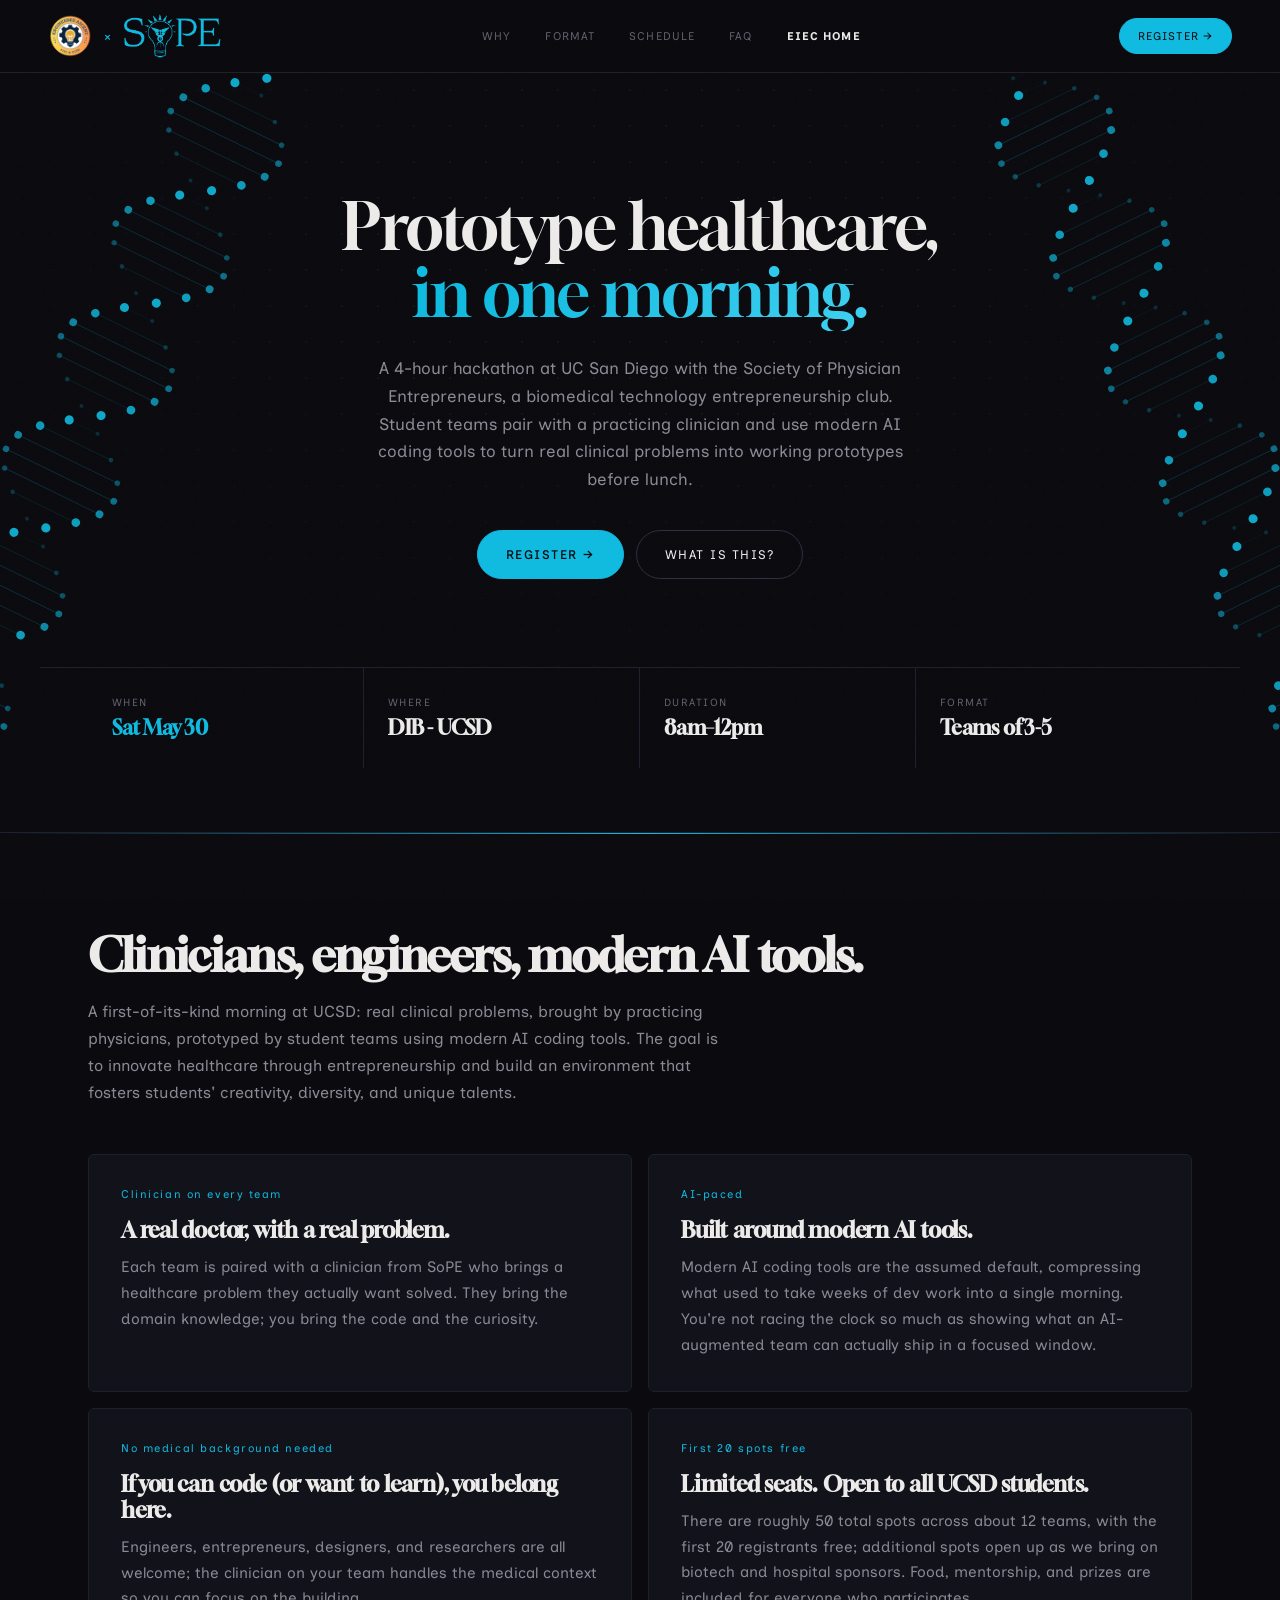
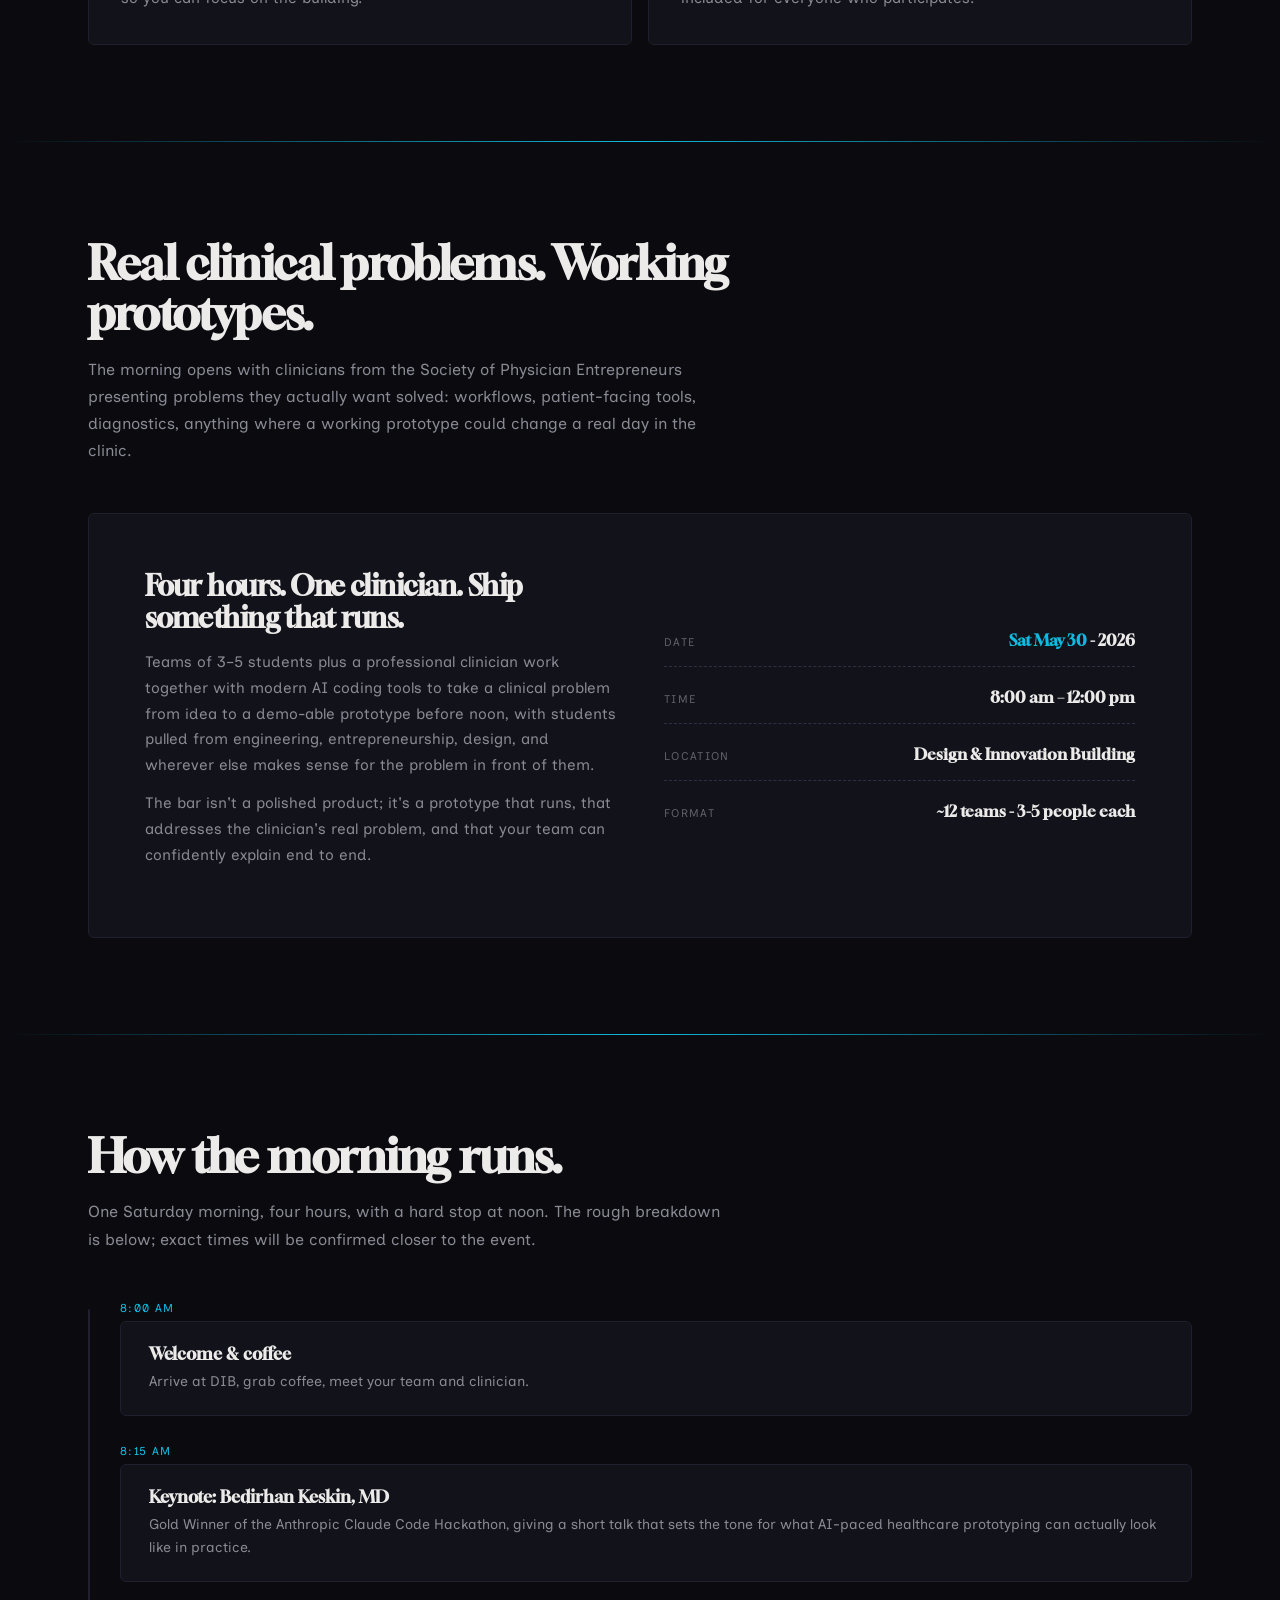
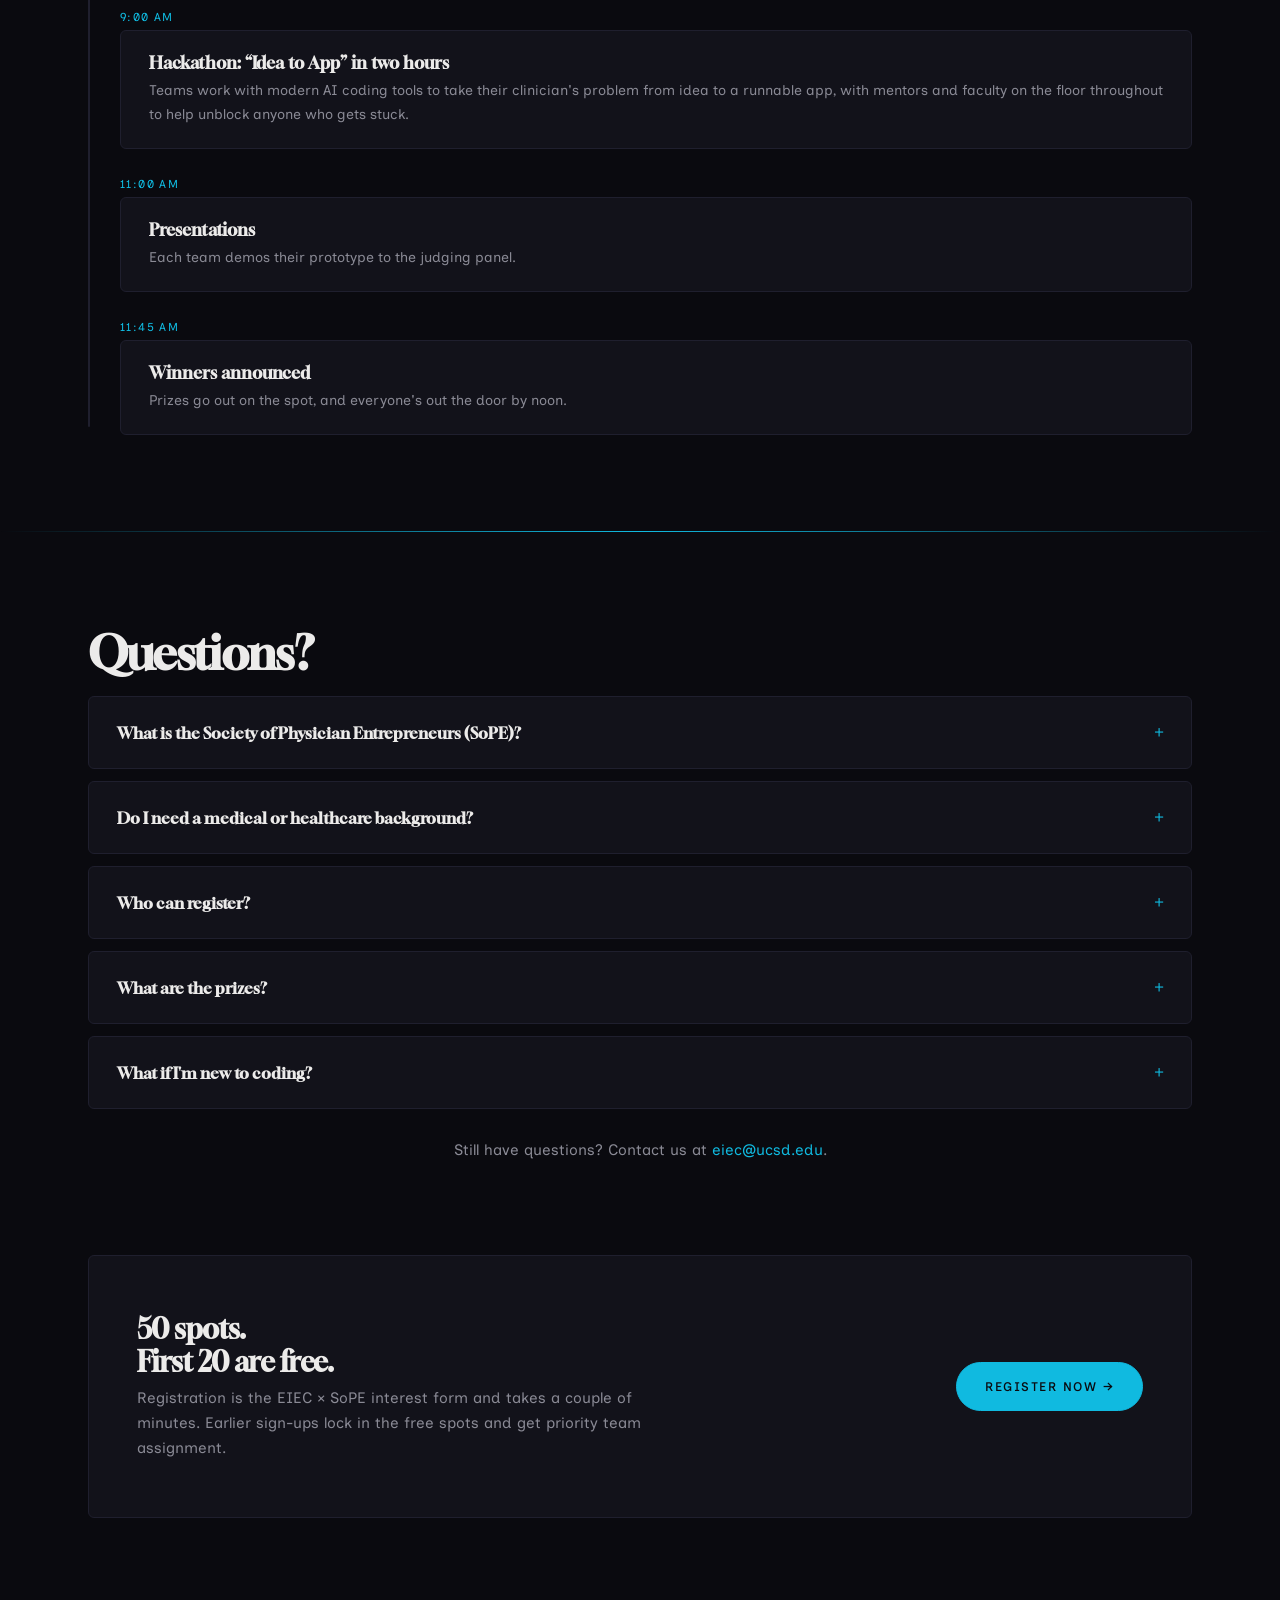
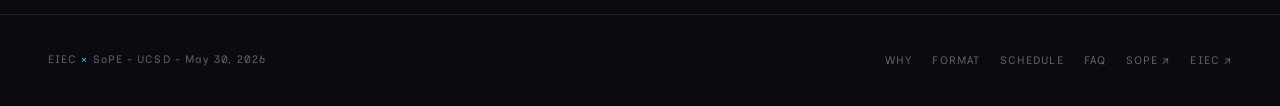
==== hackathon/index.html @ 08cb2729 "hackathon promo page" ====
<!DOCTYPE html>
<html lang="en">
<head>
<meta charset="UTF-8">
<meta name="viewport" content="width=device-width, initial-scale=1.0">
<title>EIEC × SoPE Hackathon | UCSD - May 30, 2026</title>
<meta name="description" content="A 4-hour healthcare hackathon at UC San Diego. EIEC × Society of Physician Entrepreneurs. Get paired with a clinician, tackle a real clinical problem, ship a working prototype by noon.">
<meta property="og:title" content="EIEC × SoPE Hackathon">
<meta property="og:description" content="4 hours at UCSD. Pair with a clinician. Build with AI. Ship something real before lunch. May 30, 2026.">
<meta property="og:type" content="website">
<link href="https://fonts.googleapis.com/css2?family=Gloock&family=Inclusive+Sans:wght@400;700&display=swap" rel="stylesheet">
<link rel="stylesheet" href="styles.css">
</head>
<body>

<div class="bg-glow"></div>
<div class="bg-dots"></div>
<div class="grain"></div>

<nav>
  <a href="index.html" class="nav-logo">
    <img src="EIEC%20Logo.png" alt="EIEC logo" class="eiec-logo">
    <span class="x">×</span>
    <img src="SOPE.png" alt="SoPE logo" class="mark">
  </a>
  <div class="nav-links">
    <a href="#why">Why</a>
    <a href="#challenge">Format</a>
    <a href="#schedule">Schedule</a>
    <a href="#faq">FAQ</a>
    <a href="../index.html" class="nav-link-home">EIEC Home</a>
  </div>
  <a href="https://docs.google.com/forms/d/1QGaiU10ki5ufS47aFEy7snF__JctijDUYjaYoNR4EHI/viewform" target="_blank" rel="noopener" class="nav-cta">Register →</a>
  <button class="nav-mobile-toggle" onclick="document.querySelector('.nav-links').classList.toggle('open')" aria-label="Menu">
    <span></span><span></span><span></span>
  </button>
</nav>

<div class="hero-wrapper">
  <canvas class="hero-particles" aria-hidden="true"></canvas>
  <section class="hero">
    <div class="hero-center">
      <h1>Prototype healthcare,<br><em data-text="in one morning.">in one morning.</em></h1>
      <p class="hero-sub">A 4-hour hackathon at UC San Diego with the Society of Physician Entrepreneurs, a biomedical technology entrepreneurship club. Student teams pair with a practicing clinician and use modern AI coding tools to turn real clinical problems into working prototypes before lunch.</p>
      <div class="hero-actions">
        <a href="https://docs.google.com/forms/d/1QGaiU10ki5ufS47aFEy7snF__JctijDUYjaYoNR4EHI/viewform" target="_blank" rel="noopener" class="btn-primary">Register →</a>
        <a href="#challenge" class="btn-ghost">What is this?</a>
      </div>
    </div>
  </section>

  <div class="hero-vitals">
    <div class="vital">
      <span class="vital-label">When</span>
      <span class="vital-value accent">Sat May 30</span>
    </div>
    <div class="vital">
      <span class="vital-label">Where</span>
      <span class="vital-value">DIB - UCSD</span>
    </div>
    <div class="vital">
      <span class="vital-label">Duration</span>
      <span class="vital-value">8am–12pm</span>
    </div>
    <div class="vital">
      <span class="vital-label">Format</span>
      <span class="vital-value">Teams of 3-5</span>
    </div>
  </div>
</div>

<hr class="glow-line">

<section class="section" id="why">
  <div class="reveal">
    <div class="section-title">Clinicians, engineers, modern AI tools.</div>
    <p class="section-desc">A first-of-its-kind morning at UCSD: real clinical problems, brought by practicing physicians, prototyped by student teams using modern AI coding tools. The goal is to innovate healthcare through entrepreneurship and build an environment that fosters students' creativity, diversity, and unique talents.</p>
  </div>
  <div class="pillar-grid reveal-stagger">
    <div class="pillar">
      <div class="pillar-num">Clinician on every team</div>
      <div class="pillar-title">A real doctor, with a real problem.</div>
      <p class="pillar-text">Each team is paired with a clinician from SoPE who brings a healthcare problem they actually want solved. They bring the domain knowledge; you bring the code and the curiosity.</p>
    </div>
    <div class="pillar">
      <div class="pillar-num">AI-paced</div>
      <div class="pillar-title">Built around modern AI tools.</div>
      <p class="pillar-text">Modern AI coding tools are the assumed default, compressing what used to take weeks of dev work into a single morning. You're not racing the clock so much as showing what an AI-augmented team can actually ship in a focused window.</p>
    </div>
    <div class="pillar">
      <div class="pillar-num">No medical background needed</div>
      <div class="pillar-title">If you can code (or want to learn), you belong here.</div>
      <p class="pillar-text">Engineers, entrepreneurs, designers, and researchers are all welcome; the clinician on your team handles the medical context so you can focus on the building.</p>
    </div>
    <div class="pillar">
      <div class="pillar-num">First 20 spots free</div>
      <div class="pillar-title">Limited seats. Open to all UCSD students.</div>
      <p class="pillar-text">There are roughly 50 total spots across about 12 teams, with the first 20 registrants free; additional spots open up as we bring on biotech and hospital sponsors. Food, mentorship, and prizes are included for everyone who participates.</p>
    </div>
  </div>
</section>

<hr class="glow-line">

<section class="section" id="challenge">
  <div class="reveal">
    <div class="section-title">Real clinical problems. <em>Working prototypes.</em></div>
    <p class="section-desc">The morning opens with clinicians from the Society of Physician Entrepreneurs presenting problems they actually want solved: workflows, patient-facing tools, diagnostics, anything where a working prototype could change a real day in the clinic.</p>
  </div>

  <div class="challenge reveal">
    <div class="challenge-copy">
      <h3>Four hours. One clinician. Ship something that runs.</h3>
      <p>Teams of 3–5 students plus a professional clinician work together with modern AI coding tools to take a clinical problem from idea to a demo-able prototype before noon, with students pulled from engineering, entrepreneurship, design, and wherever else makes sense for the problem in front of them.</p>
      <p>The bar isn't a polished product; it's a prototype that runs, that addresses the clinician's real problem, and that your team can confidently explain end to end.</p>
    </div>
    <div class="challenge-meta">
      <div class="challenge-meta-row">
        <span class="challenge-meta-key">Date</span>
        <span class="challenge-meta-val"><span class="accent">Sat May 30</span> - 2026</span>
      </div>
      <div class="challenge-meta-row">
        <span class="challenge-meta-key">Time</span>
        <span class="challenge-meta-val">8:00 am – 12:00 pm</span>
      </div>
      <div class="challenge-meta-row">
        <span class="challenge-meta-key">Location</span>
        <span class="challenge-meta-val">Design &amp; Innovation Building</span>
      </div>
      <div class="challenge-meta-row">
        <span class="challenge-meta-key">Format</span>
        <span class="challenge-meta-val">~12 teams - 3-5 people each</span>
      </div>
    </div>
  </div>
</section>

<hr class="glow-line">

<section class="section" id="schedule">
  <div class="reveal">
    <div class="section-title">How the <em>morning</em> runs.</div>
    <p class="section-desc">One Saturday morning, four hours, with a hard stop at noon. The rough breakdown is below; exact times will be confirmed closer to the event.</p>
  </div>

  <div class="timeline reveal-stagger">
    <div class="timeline-item">
      <div class="timeline-label">8:00 am</div>
      <div class="timeline-card">
        <h3>Welcome &amp; coffee</h3>
        <p>Arrive at DIB, grab coffee, meet your team and clinician.</p>
      </div>
    </div>
    <div class="timeline-item">
      <div class="timeline-label">8:15 am</div>
      <div class="timeline-card">
        <h3>Keynote: Bedirhan Keskin, MD</h3>
        <p>Gold Winner of the Anthropic Claude Code Hackathon, giving a short talk that sets the tone for what AI-paced healthcare prototyping can actually look like in practice.</p>
      </div>
    </div>
    <div class="timeline-item">
      <div class="timeline-label">9:00 am</div>
      <div class="timeline-card">
        <h3>Hackathon: &ldquo;Idea to App&rdquo; in two hours</h3>
        <p>Teams work with modern AI coding tools to take their clinician's problem from idea to a runnable app, with mentors and faculty on the floor throughout to help unblock anyone who gets stuck.</p>
      </div>
    </div>
    <div class="timeline-item">
      <div class="timeline-label">11:00 am</div>
      <div class="timeline-card">
        <h3>Presentations</h3>
        <p>Each team demos their prototype to the judging panel.</p>
      </div>
    </div>
    <div class="timeline-item">
      <div class="timeline-label">11:45 am</div>
      <div class="timeline-card">
        <h3>Winners announced</h3>
        <p>Prizes go out on the spot, and everyone's out the door by noon.</p>
      </div>
    </div>
  </div>
</section>

<hr class="glow-line">

<section class="section" id="faq">
  <div class="reveal">
    <div class="section-title">Questions?</div>
  </div>

  <div class="faq reveal">
    <details class="faq-item">
      <summary>What is the Society of Physician Entrepreneurs (SoPE)?</summary>
      <div class="faq-answer">SoPE is a biomedical technology-focused entrepreneurship organization, a network of practicing physicians who build businesses, products, and technology in healthcare. They're bringing the clinical problems and the clinicians to every team, with the goal of innovating healthcare through entrepreneurship and through the connection of biomedical and healthcare workers.</div>
    </details>
    <details class="faq-item">
      <summary>Do I need a medical or healthcare background?</summary>
      <div class="faq-answer">No. The clinician on your team brings the domain knowledge while you bring the building, so engineers, entrepreneurs, designers, and researchers are all welcome.</div>
    </details>
    </details>
    <details class="faq-item">
      <summary>Who can register?</summary>
      <div class="faq-answer">Any current UC San Diego student. </div>
    </details>
    <details class="faq-item">
      <summary>What are the prizes?</summary>
      <div class="faq-answer">Prizes go to the top teams, with the exact breakdown announced closer to the event. Beyond the prizes, you walk away with mentorship connections, intros to the SoPE network of physician-founders, and the credibility of having shipped real medical-tech work alongside a doctor.</div>
    </details>
    <details class="faq-item">
      <summary>What if I'm new to coding?</summary>
      <div class="faq-answer">Workshops and mentorship are part of the morning, and you're not expected to be a senior engineer to participate. Bring curiosity!</div>
    </details>
  </div>
  <p class="faq-contact">Still have questions? Contact us at <a href="mailto:eiec@ucsd.edu">eiec@ucsd.edu</a>.</p>
</section>

<section class="section section--flush" id="register">
  <div class="cta-banner reveal">
    <div>
      <h3>50 spots. <br>First 20 are free.</h3>
      <p>Registration is the EIEC × SoPE interest form and takes a couple of minutes. Earlier sign-ups lock in the free spots and get priority team assignment.</p>
    </div>
    <a href="https://docs.google.com/forms/d/1QGaiU10ki5ufS47aFEy7snF__JctijDUYjaYoNR4EHI/viewform" target="_blank" rel="noopener" class="btn-primary">Register now →</a>
  </div>
</section>

<footer>
  <span class="footer-text">EIEC <span class="accent">×</span> SoPE - UCSD - May 30, 2026</span>
  <div class="footer-links">
    <a href="#why">Why</a>
    <a href="#challenge">Format</a>
    <a href="#schedule">Schedule</a>
    <a href="#faq">FAQ</a>
    <a href="https://thephysicianproject.com/" target="_blank" rel="noopener">SoPE ↗</a>
    <a href="../index.html">EIEC ↗</a>
  </div>
</footer>

<script src="hackathon.js"></script>
</body>
</html>
---- hackathon/styles.css ----
/* EIEC × SoPE Hackathon — Healthcare prototyping with AI
   Standalone stylesheet
#################################*/

:root {
  --bg: #0A0A0F;
  --bg-card: #12121A;
  --bg-card-hover: #1A1A24;
  --border: #1F1F2E;
  --border-hover: #2F2F44;
  --text: #ECEBEA;
  --text-dim: #8A8A95;
  --muted: #5F5F6A;
  /* Teal = medical/SoPE primary. Used for buttons, brand mark, key emphasis. */
  --teal: #10BAE0;
  --teal-bright: #3FD0F0;
  --teal-dim: rgba(16, 186, 224, 0.15);
  --teal-glow: transparent;
  --teal-shadow: transparent;
  /* Backwards-compat aliases so existing rules using --crimson keep working
     until they're individually retuned. They all resolve to teal now. */
  --crimson: var(--teal);
  --crimson-bright: var(--teal-bright);
  --crimson-dim: var(--teal-dim);
  --crimson-glow: transparent;
  --crimson-shadow: transparent;
}

* { margin: 0; padding: 0; box-sizing: border-box; }

* {
  scrollbar-width: thin;
  scrollbar-color: var(--crimson) var(--bg);
}

::-webkit-scrollbar { width: 8px; }
::-webkit-scrollbar-track { background: var(--bg); }
::-webkit-scrollbar-thumb { background: var(--crimson); border-radius: 4px; }
::-webkit-scrollbar-thumb:hover { background: var(--crimson-bright); }

body {
  background: var(--bg);
  color: var(--text);
  font-family: 'Inclusive Sans', system-ui, sans-serif;
  font-weight: 400;
  min-height: 100vh;
  overflow-x: hidden;
}

a { color: inherit; text-decoration: none; }

::selection {
  background: var(--crimson);
  color: var(--bg);
}

/* Noise grain layer (RedCoin minimal polish) */
.grain {
  position: fixed;
  top: 0; left: 0;
  width: 100%; height: 100%;
  pointer-events: none;
  z-index: 9998;
  opacity: 0.04;
  mix-blend-mode: overlay;
  background-image: url("data:image/svg+xml;utf8,<svg xmlns='http://www.w3.org/2000/svg' width='200' height='200'><filter id='n'><feTurbulence type='fractalNoise' baseFrequency='0.9' numOctaves='2' stitchTiles='stitch'/></filter><rect width='100%25' height='100%25' filter='url(%23n)'/></svg>");
}

/* Navigation
#################################*/

nav {
  position: sticky;
  top: 0;
  z-index: 100;
  padding: 14px 48px;
  display: flex;
  justify-content: space-between;
  align-items: center;
  background: rgba(10, 10, 15, 0.82);
  backdrop-filter: blur(20px);
  border-bottom: 1px solid var(--border);
}

.nav-logo {
  font-family: 'Inclusive Sans', system-ui, sans-serif;
  font-weight: 500;
  font-size: 0.78rem;
  letter-spacing: 0.08em;
  text-transform: uppercase;
  color: var(--text);
  display: flex;
  align-items: center;
  gap: 10px;
}

.nav-logo .eiec-logo {
  width: 44px;
  height: 44px;
  object-fit: contain;
  flex-shrink: 0;
}

.nav-logo .mark {
  display: block;
  height: 44px;
  width: auto;
  object-fit: contain;
  flex-shrink: 0;
}

.nav-logo .dim { color: var(--muted); font-weight: 400; }
.nav-logo .x { color: var(--teal); margin: 0 2px; }

.nav-links {
  display: flex;
  gap: 4px;
  align-items: center;
}

.nav-links a {
  font-family: 'Inclusive Sans', system-ui, sans-serif;
  font-size: 0.7rem;
  letter-spacing: 0.1em;
  text-transform: uppercase;
  padding: 8px 14px;
  border-radius: 100px;
  color: var(--muted);
  transition: all 0.12s;
  border: 1.5px solid transparent;
}

.nav-links a:hover {
  color: var(--crimson);
  border-color: var(--border-hover);
}

.nav-links a.nav-link-home {
  font-weight: 700;
  color: var(--text);
}

.nav-links a.nav-link-home:hover {
  color: var(--crimson);
}

.nav-cta {
  font-family: 'Inclusive Sans', system-ui, sans-serif;
  font-size: 0.7rem;
  letter-spacing: 0.1em;
  text-transform: uppercase;
  padding: 10px 18px;
  border-radius: 100px;
  color: var(--bg) !important;
  background: var(--crimson);
  border: 1.5px solid var(--crimson);
  box-shadow: 0 0 14px var(--crimson-dim);
  transition: all 0.12s;
}

.nav-cta:hover {
  background: var(--crimson-bright);
  border-color: var(--crimson-bright);
  box-shadow: 0 0 18px var(--crimson-glow);
}

.nav-mobile-toggle {
  display: none;
  background: none;
  border: none;
  cursor: pointer;
  padding: 4px;
}

.nav-mobile-toggle span {
  display: block;
  width: 22px;
  height: 2px;
  background: var(--crimson);
  margin: 5px 0;
  transition: all 0.12s;
}

/* Background layers (dot grid + crimson radial glow)
#################################*/

.bg-glow {
  position: fixed;
  top: 0; left: 0;
  width: 100%; height: 100%;
  pointer-events: none;
  z-index: -1;
  background:
    radial-gradient(ellipse 900px 680px at 50% 12%, rgba(16, 186, 224, 0.11), transparent 65%),
    radial-gradient(circle 520px at 82% 55%, rgba(16, 186, 224, 0.045), transparent 70%),
    radial-gradient(circle 480px at 12% 70%, rgba(16, 186, 224, 0.035), transparent 70%);
}

.bg-dots {
  position: fixed;
  top: 0; left: 0;
  width: 100%; height: 100%;
  pointer-events: none;
  z-index: -1;
  background-image: radial-gradient(circle, rgba(16, 186, 224, 0.08) 1px, transparent 1.5px);
  background-size: 36px 36px;
  -webkit-mask-image: radial-gradient(ellipse 100% 85% at 50% 30%, black 10%, transparent 80%);
  mask-image: radial-gradient(ellipse 100% 85% at 50% 30%, black 10%, transparent 80%);
}

/* Hero
#################################*/

.hero-wrapper {
  position: relative;
  overflow: hidden;
  border-bottom: 1px solid var(--border);
}

.hero {
  position: relative;
  z-index: 1;
  padding: 120px 48px 88px;
  max-width: 1280px;
  margin: 0 auto;
  display: flex;
  flex-direction: row;
  justify-content: center;
  align-items: center;
  gap: 56px;
}

.hero-center {
  flex: 0 1 660px;
  min-width: 0;
  display: flex;
  flex-direction: column;
  align-items: center;
  text-align: center;
}

/* Full-viewport-width particle canvas. Sits behind the hero text and
   spans the entire hero-wrapper. JS draws two DNA helices on it positioned
   so their bottoms tilt outward and extend past the viewport edges. */
.hero-particles {
  position: absolute;
  top: 0;
  left: 0;
  width: 100%;
  height: 100%;
  display: block;
  pointer-events: none;
  z-index: 0;
}

.hero-eyebrow {
  font-family: 'Inclusive Sans', system-ui, sans-serif;
  font-size: 0.72rem;
  letter-spacing: 0.2em;
  text-transform: uppercase;
  color: var(--crimson);
  margin-bottom: 28px;
  display: flex;
  align-items: center;
  justify-content: center;
  gap: 14px;
  text-shadow: 0 0 12px var(--crimson-glow);
}

.hero-eyebrow::before,
.hero-eyebrow::after {
  content: '';
  display: block;
  width: 28px;
  height: 1.5px;
  background: var(--crimson);
  border-radius: 2px;
  box-shadow: 0 0 6px var(--crimson-glow);
}

h1 {
  font-family: 'Gloock', Georgia, serif;
  font-weight: 400;
  font-size: clamp(2.6rem, 5vw, 4.4rem);
  line-height: 1.05;
  letter-spacing: -0.02em;
  margin-bottom: 28px;
  color: var(--text);
}

h1 em {
  font-style: normal;
  white-space: nowrap;
  background: linear-gradient(135deg, var(--crimson) 20%, var(--crimson-bright) 100%);
  -webkit-background-clip: text;
  -webkit-text-fill-color: transparent;
  background-clip: text;
  position: relative;
}

h1 em::after {
  content: attr(data-text);
  position: absolute;
  inset: 0;
  background: linear-gradient(135deg, var(--crimson-glow) 20%, rgba(255, 59, 92, 0.4) 100%);
  -webkit-background-clip: text;
  -webkit-text-fill-color: transparent;
  background-clip: text;
  filter: blur(22px);
  z-index: -1;
}

.hero-sub {
  font-size: 1.05rem;
  color: var(--text-dim);
  line-height: 1.65;
  max-width: 560px;
  margin: 0 auto 36px;
}

.hero-actions {
  display: flex;
  gap: 12px;
  align-items: center;
  justify-content: center;
  flex-wrap: wrap;
}

.btn-primary {
  font-family: 'Inclusive Sans', system-ui, sans-serif;
  font-size: 0.78rem;
  letter-spacing: 0.12em;
  text-transform: uppercase;
  padding: 16px 28px;
  border-radius: 100px;
  border: 1.5px solid var(--crimson);
  background: var(--crimson);
  color: var(--bg);
  cursor: pointer;
  transition: all 0.12s;
  font-weight: 500;
  box-shadow: 0 0 20px var(--crimson-dim);
  display: inline-block;
}

.btn-primary:hover {
  background: var(--crimson-bright);
  border-color: var(--crimson-bright);
  box-shadow: 0 0 28px var(--crimson-glow);
  transform: translateY(-1px);
}

.btn-ghost {
  font-family: 'Inclusive Sans', system-ui, sans-serif;
  font-size: 0.78rem;
  letter-spacing: 0.12em;
  text-transform: uppercase;
  padding: 16px 28px;
  border-radius: 100px;
  border: 1.5px solid var(--border-hover);
  background: transparent;
  color: var(--text);
  cursor: pointer;
  transition: all 0.12s;
  display: inline-block;
}

.btn-ghost:hover {
  border-color: var(--crimson);
  color: var(--crimson);
}

/* Hero bottom strip — event vitals */
.hero-vitals {
  max-width: 1200px;
  margin: 0 auto;
  padding: 0 48px 64px;
  display: grid;
  grid-template-columns: repeat(4, 1fr);
  gap: 0;
  border-top: 1px solid var(--border);
  position: relative;
  z-index: 1;
}

.vital {
  padding: 28px 24px;
  border-right: 1px solid var(--border);
  display: flex;
  flex-direction: column;
  gap: 6px;
}

.vital:last-child { border-right: none; }

.vital-label {
  font-family: 'Inclusive Sans', system-ui, sans-serif;
  font-size: 0.65rem;
  letter-spacing: 0.14em;
  text-transform: uppercase;
  color: var(--muted);
}

.vital-value {
  font-family: 'Gloock', Georgia, serif;
  font-weight: 700;
  font-size: 1.25rem;
  color: var(--text);
  letter-spacing: -0.01em;
}

.vital-value.accent { color: var(--crimson); text-shadow: 0 0 10px var(--crimson-dim); }

/* Scroll Reveal
#################################*/

.reveal {
  opacity: 0;
  transform: translateY(30px);
  transition: opacity 0.35s ease, transform 0.35s ease;
}

.reveal.visible {
  opacity: 1;
  transform: translateY(0);
}

.reveal-stagger > * {
  opacity: 0;
  transform: translateY(20px);
  transition: opacity 0.15s ease, transform 0.15s ease;
}

.reveal-stagger.visible > *:nth-child(1) { transition-delay: 0.05s; opacity: 1; transform: translateY(0); }
.reveal-stagger.visible > *:nth-child(2) { transition-delay: 0.12s; opacity: 1; transform: translateY(0); }
.reveal-stagger.visible > *:nth-child(3) { transition-delay: 0.19s; opacity: 1; transform: translateY(0); }
.reveal-stagger.visible > *:nth-child(4) { transition-delay: 0.26s; opacity: 1; transform: translateY(0); }
.reveal-stagger.visible > *:nth-child(5) { transition-delay: 0.33s; opacity: 1; transform: translateY(0); }
.reveal-stagger.visible > *:nth-child(6) { transition-delay: 0.40s; opacity: 1; transform: translateY(0); }

/* Sections
#################################*/

.section {
  max-width: 1200px;
  margin: 0 auto;
  padding: 96px 48px;
}

.section--flush {
  padding-top: 0;
}

.section-eyebrow {
  font-family: 'Inclusive Sans', system-ui, sans-serif;
  font-size: 0.75rem;
  letter-spacing: 0.18em;
  text-transform: uppercase;
  color: var(--teal);
  margin-bottom: 18px;
  display: flex;
  align-items: center;
  gap: 12px;
}

.section-eyebrow::before {
  content: '';
  display: block;
  width: 24px;
  height: 2px;
  background: var(--teal);
  border-radius: 2px;
}

.section-title {
  font-family: 'Gloock', Georgia, serif;
  font-weight: 600;
  font-variation-settings: "opsz" 96;
  font-size: clamp(2.1rem, 3.6vw, 3rem);
  line-height: 1.08;
  letter-spacing: -0.018em;
  margin-bottom: 18px;
  color: var(--text);
  max-width: 820px;
}

.section-title em {
  font-style: normal;
  color: inherit;
}

.section-desc {
  font-size: 1rem;
  color: var(--text-dim);
  line-height: 1.7;
  max-width: 640px;
  margin-bottom: 48px;
}

/* Glow line
#################################*/

.glow-line {
  height: 1px;
  background: linear-gradient(90deg, transparent, var(--crimson), transparent);
  border: none;
  margin: 0;
  box-shadow: 0 0 8px var(--crimson-dim);
}

/* Pillars (Why this hackathon)
#################################*/

.pillar-grid {
  display: grid;
  grid-template-columns: repeat(2, 1fr);
  gap: 16px;
}

.pillar {
  background: var(--bg-card);
  border: 1px solid var(--border);
  border-radius: 6px;
  padding: 32px;
  position: relative;
  transition: all 0.15s ease;
  overflow: hidden;
}

.pillar:hover {
  background: var(--bg-card-hover);
  border-color: var(--border-hover);
  transform: translateY(-3px);
}

.pillar-num {
  font-family: 'Inclusive Sans', system-ui, sans-serif;
  font-size: 0.7rem;
  letter-spacing: 0.14em;
  color: var(--teal);
  margin-bottom: 16px;
  text-shadow: 0 0 8px var(--crimson-dim);
}

.pillar-title {
  font-family: 'Gloock', Georgia, serif;
  font-weight: 700;
  font-size: 1.35rem;
  letter-spacing: -0.01em;
  margin-bottom: 12px;
  color: var(--text);
}

.pillar-text {
  font-size: 0.95rem;
  color: var(--text-dim);
  line-height: 1.7;
}

/* Challenge section (the theme stays vague)
#################################*/

.challenge {
  background: var(--bg-card);
  border: 1px solid var(--border);
  border-radius: 6px;
  padding: 56px;
  position: relative;
  overflow: hidden;
  display: grid;
  grid-template-columns: 1fr 1fr;
  gap: 48px;
  align-items: center;
}

.challenge::before {
  content: '';
  position: absolute;
  inset: 0;
  background: radial-gradient(circle at 100% 0%, var(--crimson-dim) 0%, transparent 50%);
  pointer-events: none;
}

.challenge-copy { position: relative; z-index: 1; }

.challenge-kicker {
  font-family: 'Inclusive Sans', system-ui, sans-serif;
  font-size: 0.7rem;
  letter-spacing: 0.14em;
  text-transform: uppercase;
  color: var(--teal);
  margin-bottom: 16px;
}

.challenge h3 {
  font-family: 'Gloock', Georgia, serif;
  font-weight: 800;
  font-size: 1.75rem;
  letter-spacing: -0.02em;
  line-height: 1.15;
  margin-bottom: 16px;
  color: var(--text);
}

.challenge p {
  font-size: 0.95rem;
  color: var(--text-dim);
  line-height: 1.7;
  margin-bottom: 12px;
}

.challenge-meta {
  position: relative;
  z-index: 1;
  display: flex;
  flex-direction: column;
  gap: 20px;
}

.challenge-meta-row {
  display: flex;
  justify-content: space-between;
  align-items: baseline;
  padding-bottom: 16px;
  border-bottom: 1px dashed var(--border-hover);
}

.challenge-meta-row:last-child { border-bottom: none; padding-bottom: 0; }

.challenge-meta-key {
  font-family: 'Inclusive Sans', system-ui, sans-serif;
  font-size: 0.7rem;
  letter-spacing: 0.12em;
  text-transform: uppercase;
  color: var(--muted);
}

.challenge-meta-val {
  font-family: 'Gloock', Georgia, serif;
  font-weight: 600;
  font-size: 1rem;
  color: var(--text);
  text-align: right;
}

.challenge-meta-val .accent { color: var(--crimson); }

/* Judges
#################################*/

.judges-grid {
  display: grid;
  grid-template-columns: repeat(auto-fill, minmax(240px, 1fr));
  gap: 20px;
}

.judge-card {
  background: var(--bg-card);
  border: 1px solid var(--border);
  border-radius: 6px;
  padding: 36px 28px;
  text-align: left;
  transition: all 0.15s ease;
  position: relative;
}

.judge-card:hover {
  border-color: var(--crimson);
  transform: translateY(-3px);
  box-shadow: 0 4px 32px rgba(79, 195, 213, 0.08);
}

.judge-avatar {
  width: 64px;
  height: 64px;
  border-radius: 50%;
  background: var(--bg);
  border: 1.5px solid var(--border-hover);
  margin-bottom: 20px;
  display: flex;
  align-items: center;
  justify-content: center;
  font-family: 'Inclusive Sans', system-ui, sans-serif;
  font-size: 0.85rem;
  color: var(--crimson);
  overflow: hidden;
  transition: all 0.15s;
}

.judge-card:hover .judge-avatar {
  border-color: var(--crimson);
  box-shadow: 0 0 14px var(--crimson-dim);
}

.judge-avatar img { width: 100%; height: 100%; object-fit: cover; }

.judge-name {
  font-family: 'Gloock', Georgia, serif;
  font-weight: 700;
  font-size: 1.05rem;
  color: var(--text);
  margin-bottom: 4px;
}

.judge-role {
  font-family: 'Inclusive Sans', system-ui, sans-serif;
  font-size: 0.65rem;
  letter-spacing: 0.1em;
  text-transform: uppercase;
  color: var(--teal);
  margin-bottom: 10px;
}

.judge-bio {
  font-size: 0.85rem;
  color: var(--text-dim);
  line-height: 1.6;
}

.judges-footnote {
  margin-top: 32px;
  padding: 24px 28px;
  border: 1px dashed var(--border-hover);
  border-radius: 6px;
  font-family: 'Inclusive Sans', system-ui, sans-serif;
  font-size: 0.78rem;
  letter-spacing: 0.04em;
  color: var(--text-dim);
  line-height: 1.6;
}

.judges-footnote .accent { color: var(--crimson); }

/* Timeline
#################################*/

.timeline {
  position: relative;
  padding-left: 32px;
}

.timeline::before {
  content: '';
  position: absolute;
  left: 0;
  top: 8px;
  bottom: 8px;
  width: 2px;
  background: var(--border);
  border-radius: 2px;
}

.timeline-item {
  position: relative;
  margin-bottom: 28px;
}

.timeline-item:last-child { margin-bottom: 0; }

.timeline-item::before {
  content: '';
  position: absolute;
  left: -37px;
  top: 8px;
  width: 12px;
  height: 12px;
  border-radius: 50%;
  background: var(--crimson);
  border: 3px solid var(--bg);
  box-shadow: 0 0 10px var(--crimson-glow);
}

.timeline-label {
  font-family: 'Inclusive Sans', system-ui, sans-serif;
  font-size: 0.72rem;
  letter-spacing: 0.12em;
  text-transform: uppercase;
  color: var(--teal);
  margin-bottom: 6px;
}

.timeline-card {
  background: var(--bg-card);
  border: 1px solid var(--border);
  border-radius: 6px;
  padding: 22px 28px;
  transition: all 0.15s;
}

.timeline-card:hover {
  border-color: var(--border-hover);
}

.timeline-card h3 {
  font-family: 'Gloock', Georgia, serif;
  font-weight: 700;
  font-size: 1.05rem;
  margin-bottom: 6px;
  color: var(--text);
}

.timeline-card p {
  font-size: 0.88rem;
  color: var(--text-dim);
  line-height: 1.65;
}

/* FAQ
#################################*/

.faq {
  display: flex;
  flex-direction: column;
  gap: 12px;
}

.faq-item {
  background: var(--bg-card);
  border: 1px solid var(--border);
  border-radius: 6px;
  overflow: hidden;
  transition: all 0.12s;
}

.faq-item[open] {
  border-color: var(--border-hover);
  background: var(--bg-card-hover);
}

.faq-item summary {
  padding: 22px 28px;
  font-family: 'Gloock', Georgia, serif;
  font-weight: 600;
  font-size: 1rem;
  color: var(--text);
  cursor: pointer;
  display: flex;
  justify-content: space-between;
  align-items: center;
  list-style: none;
  transition: color 0.12s;
}

.faq-item summary:hover { color: var(--crimson); }

.faq-item summary::-webkit-details-marker { display: none; }

.faq-item summary::after {
  content: '+';
  font-family: 'Gloock', Georgia, serif;
  font-size: 1.4rem;
  color: var(--crimson);
  transition: transform 0.12s;
}

.faq-item[open] summary::after { transform: rotate(45deg); }

.faq-answer {
  padding: 0 28px 24px;
  font-size: 0.92rem;
  color: var(--text-dim);
  line-height: 1.7;
}

/* FAQ contact footer */

.faq-contact {
  margin-top: 32px;
  text-align: center;
  font-size: 0.95rem;
  color: var(--text-dim);
}

.faq-contact a {
  color: var(--teal);
  border-bottom: 1px solid transparent;
  transition: border-color 0.15s ease;
}

.faq-contact a:hover {
  border-bottom-color: var(--teal);
}

/* CTA Banner (final)
#################################*/

.cta-banner {
  background: var(--bg-card);
  border: 1px solid var(--border);
  border-radius: 6px;
  padding: 56px 48px;
  display: flex;
  justify-content: space-between;
  align-items: center;
  gap: 32px;
  position: relative;
  overflow: hidden;
}

.cta-banner::before {
  content: '';
  position: absolute;
  inset: 0;
  background: radial-gradient(circle at 0% 100%, var(--crimson-dim) 0%, transparent 50%);
  pointer-events: none;
}

.cta-banner > * { position: relative; z-index: 1; }

.cta-banner h3 {
  font-family: 'Gloock', Georgia, serif;
  font-weight: 800;
  font-size: 1.75rem;
  color: var(--text);
  margin-bottom: 8px;
  letter-spacing: -0.02em;
}

.cta-banner p {
  color: var(--text-dim);
  font-size: 0.95rem;
  line-height: 1.65;
  max-width: 520px;
}

/* Footer
#################################*/

footer {
  border-top: 1px solid var(--border);
  padding: 36px 48px;
  display: flex;
  justify-content: space-between;
  align-items: center;
  gap: 16px;
  flex-wrap: wrap;
}

.footer-text {
  font-family: 'Inclusive Sans', system-ui, sans-serif;
  font-size: 0.68rem;
  letter-spacing: 0.1em;
  color: var(--muted);
  line-height: 1.7;
}

.footer-text .accent { color: var(--teal); }

.footer-links {
  display: flex;
  gap: 20px;
  flex-wrap: wrap;
}

.footer-links a {
  font-family: 'Inclusive Sans', system-ui, sans-serif;
  font-size: 0.68rem;
  letter-spacing: 0.1em;
  color: var(--muted);
  transition: color 0.12s;
  text-transform: uppercase;
}

.footer-links a:hover { color: var(--crimson); }

/* Responsive
#################################*/

@media (max-width: 1100px) {
  .hero {
    gap: 32px;
    padding: 96px 40px 72px;
  }
  .challenge { padding: 40px; }
}

@media (max-width: 860px) {
  .hero {
    flex-direction: column;
    padding: 72px 24px 48px;
    max-width: 640px;
  }
  .hero-particles { display: none; }
}

@media (max-width: 780px) {
  nav { padding: 14px 20px; }

  .nav-links, .nav-cta {
    display: none;
    position: absolute;
    top: 100%;
    left: 0;
    right: 0;
    background: rgba(10, 10, 15, 0.98);
    backdrop-filter: blur(20px);
    flex-direction: column;
    padding: 16px 20px;
    border-bottom: 1px solid var(--border);
    gap: 4px;
  }

  .nav-links.open { display: flex; }
  .nav-links.open + .nav-cta { display: flex; }

  .nav-links a { width: 100%; text-align: center; padding: 12px 16px; }
  .nav-mobile-toggle { display: block; }

  .hero-vitals {
    grid-template-columns: 1fr 1fr;
    padding: 0 20px 48px;
  }

  .vital { border-right: none; border-bottom: 1px solid var(--border); }
  .vital:nth-child(2n) { border-right: none; }
  .vital:nth-last-child(-n+2) { border-bottom: none; }
  .vital:nth-child(1), .vital:nth-child(3) { border-right: 1px solid var(--border); }

  .section { padding: 64px 20px; }

  .pillar-grid { grid-template-columns: 1fr; }

  .challenge {
    grid-template-columns: 1fr;
    padding: 32px 24px;
    gap: 28px;
  }

  .cta-banner {
    flex-direction: column;
    text-align: left;
    padding: 36px 24px;
  }

  footer {
    padding: 24px 20px;
    flex-direction: column;
    align-items: flex-start;
    gap: 16px;
  }
}

/* Red glow disabled — remove this block to restore
#################################*/

.hero-eyebrow,
.section-eyebrow,
.section-title em,
.pillar-num,
.challenge-kicker,
.judge-role,
.timeline-label,
.vital-value.accent {
  text-shadow: none;
}

.nav-logo .mark,
.nav-cta,
.nav-cta:hover,
.btn-primary,
.btn-primary:hover,
.hero-eyebrow::before,
.hero-eyebrow::after,
.section-eyebrow::before,
.glow-line,
.judge-card:hover,
.judge-card:hover .judge-avatar,
.timeline-item::before,
.apply-btn {
  box-shadow: none;
}

.bg-glow {
  background: none;
}

h1 em::after {
  display: none;
}

.challenge::before,
.cta-banner::before {
  background: none;
}

/* Effects: eloquent-tech additions
#################################*/

/* Effect A — underline draw on hover.
   Applied to footer links and anchor links inside FAQ answers. */

.footer-links a,
.faq-answer a {
  position: relative;
  display: inline-block;
  color: var(--text);
  transition: color 0.12s ease;
}

.footer-links a { color: var(--muted); }
.faq-answer a { color: var(--crimson); }

.footer-links a::after,
.faq-answer a::after {
  content: '';
  position: absolute;
  left: 0;
  bottom: -2px;
  height: 1px;
  width: 0;
  background: currentColor;
  transition: width 0.18s ease;
}

.footer-links a:hover,
.faq-answer a:hover {
  color: var(--crimson);
}

.footer-links a:hover::after,
.faq-answer a:hover::after {
  width: 100%;
}

/* Effect B — timeline dot illumination on scroll.
   JS adds .lit when each item crosses the viewport threshold. */

.timeline-item::before {
  background: var(--muted);
  transition: background 0.25s ease, transform 0.25s ease;
}

.timeline-item.lit::before {
  background: var(--crimson);
  transform: scale(1.15);
}

/* Effect C — corner brackets on pillar + judge cards.
   Two diagonal L-brackets (top-left and bottom-right) via ::before/::after.
   Replaces the old crimson top-accent pulse on .pillar. */

.pillar,
.judge-card {
  position: relative;
}

.pillar::before,
.pillar::after,
.judge-card::before,
.judge-card::after {
  content: '';
  position: absolute;
  width: 14px;
  height: 14px;
  border: 1px solid var(--teal);
  opacity: 0;
  transition: opacity 0.15s ease, transform 0.15s ease;
  pointer-events: none;
}

.pillar::before,
.judge-card::before {
  top: 10px;
  left: 10px;
  border-right: none;
  border-bottom: none;
  transform: translate(4px, 4px);
  background: none;                /* override prior ::before gradient on .pillar */
  width: 14px;                     /* override prior full-width */
  height: 14px;
}

.pillar::after,
.judge-card::after {
  bottom: 10px;
  right: 10px;
  border-left: none;
  border-top: none;
  transform: translate(-4px, -4px);
}

.pillar:hover::before,
.pillar:hover::after,
.judge-card:hover::before,
.judge-card:hover::after {
  opacity: 1;
  transform: translate(0, 0);
}


/* Timeline circles removed — keep just the vertical line */
.timeline-item::before { display: none !important; }
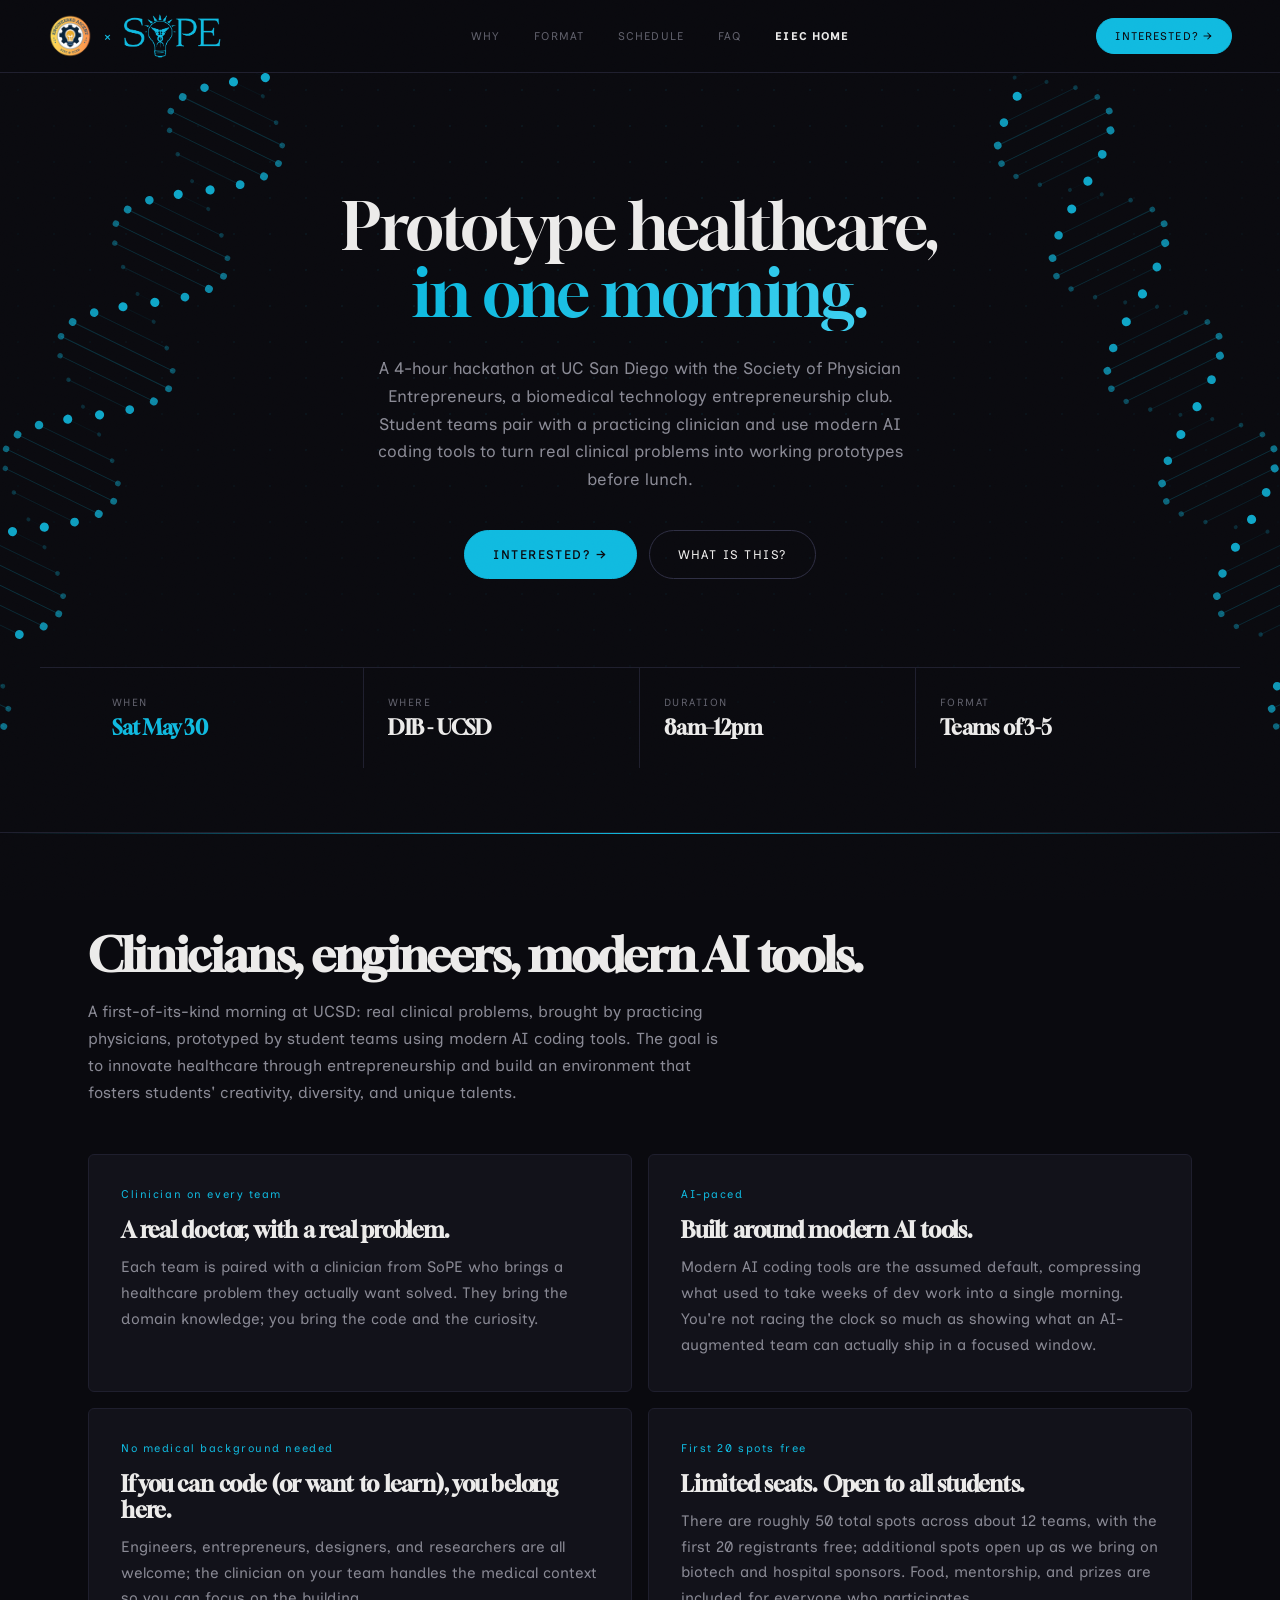
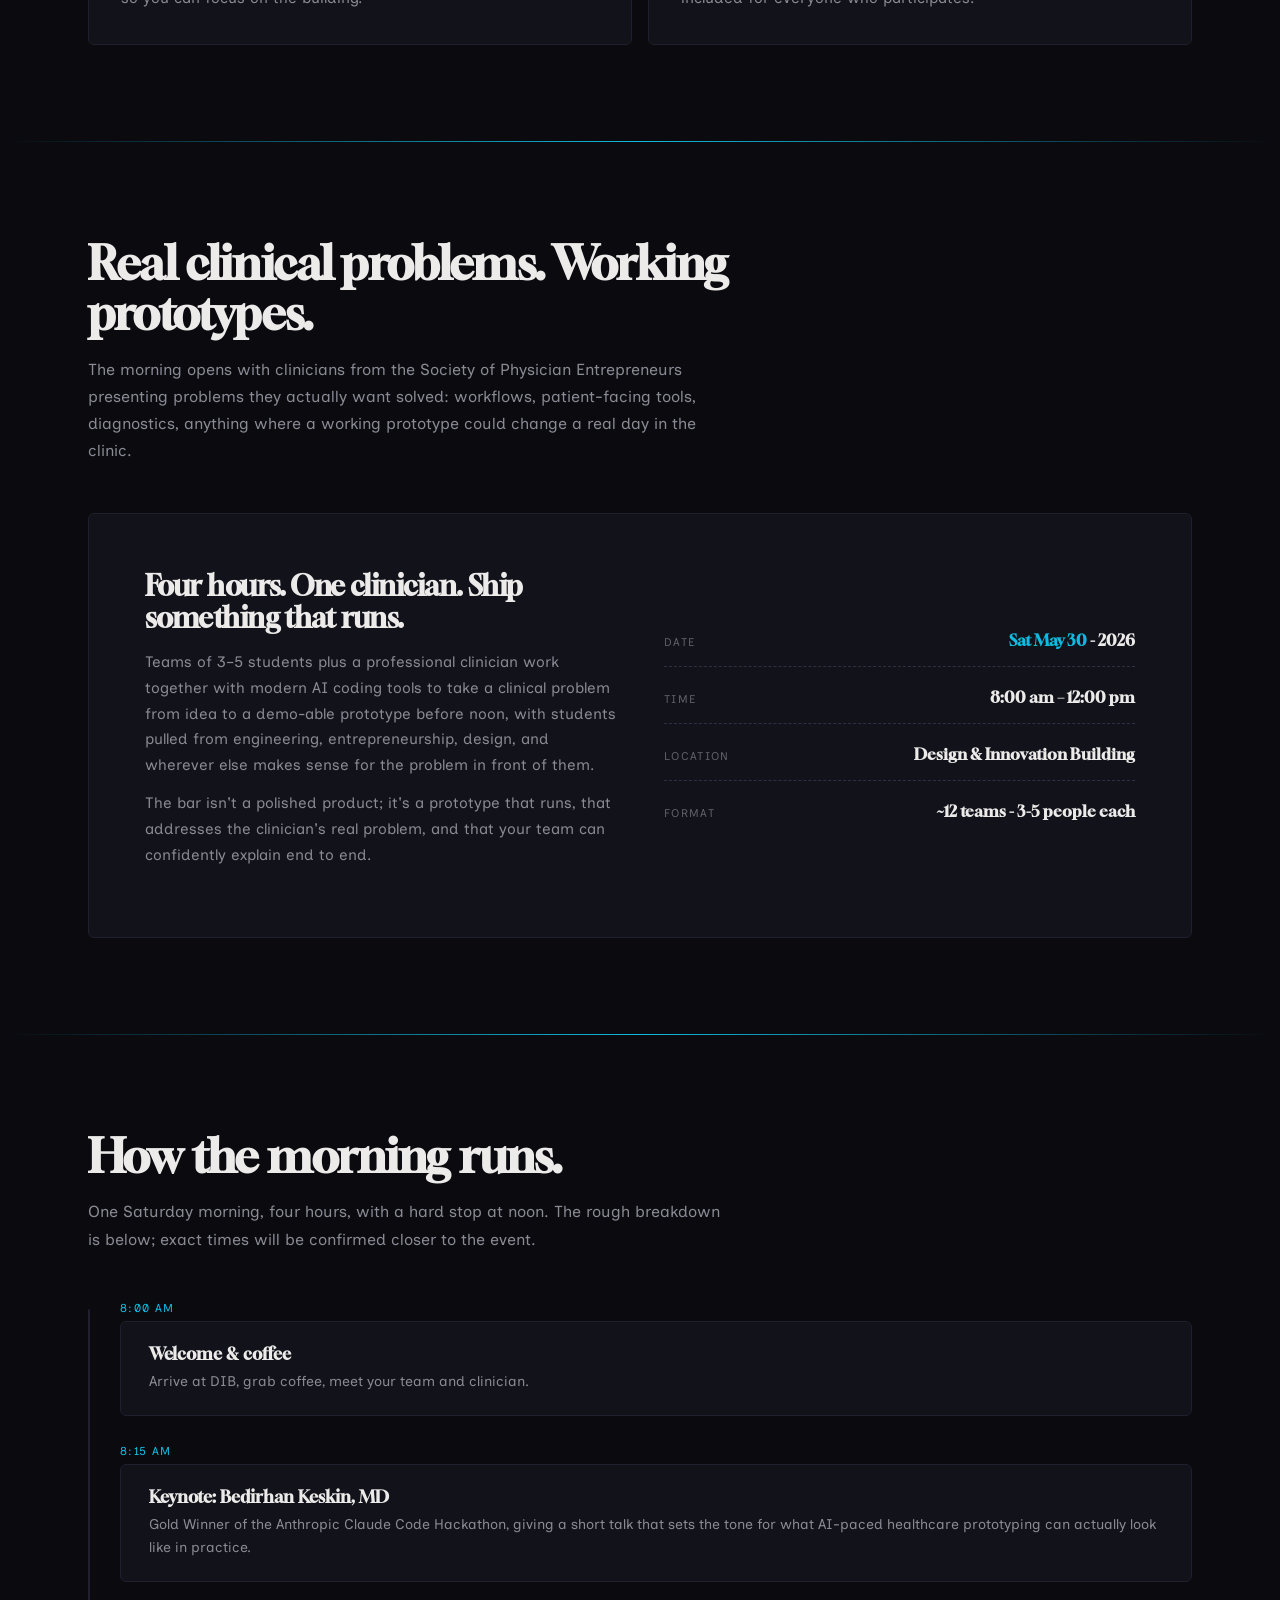
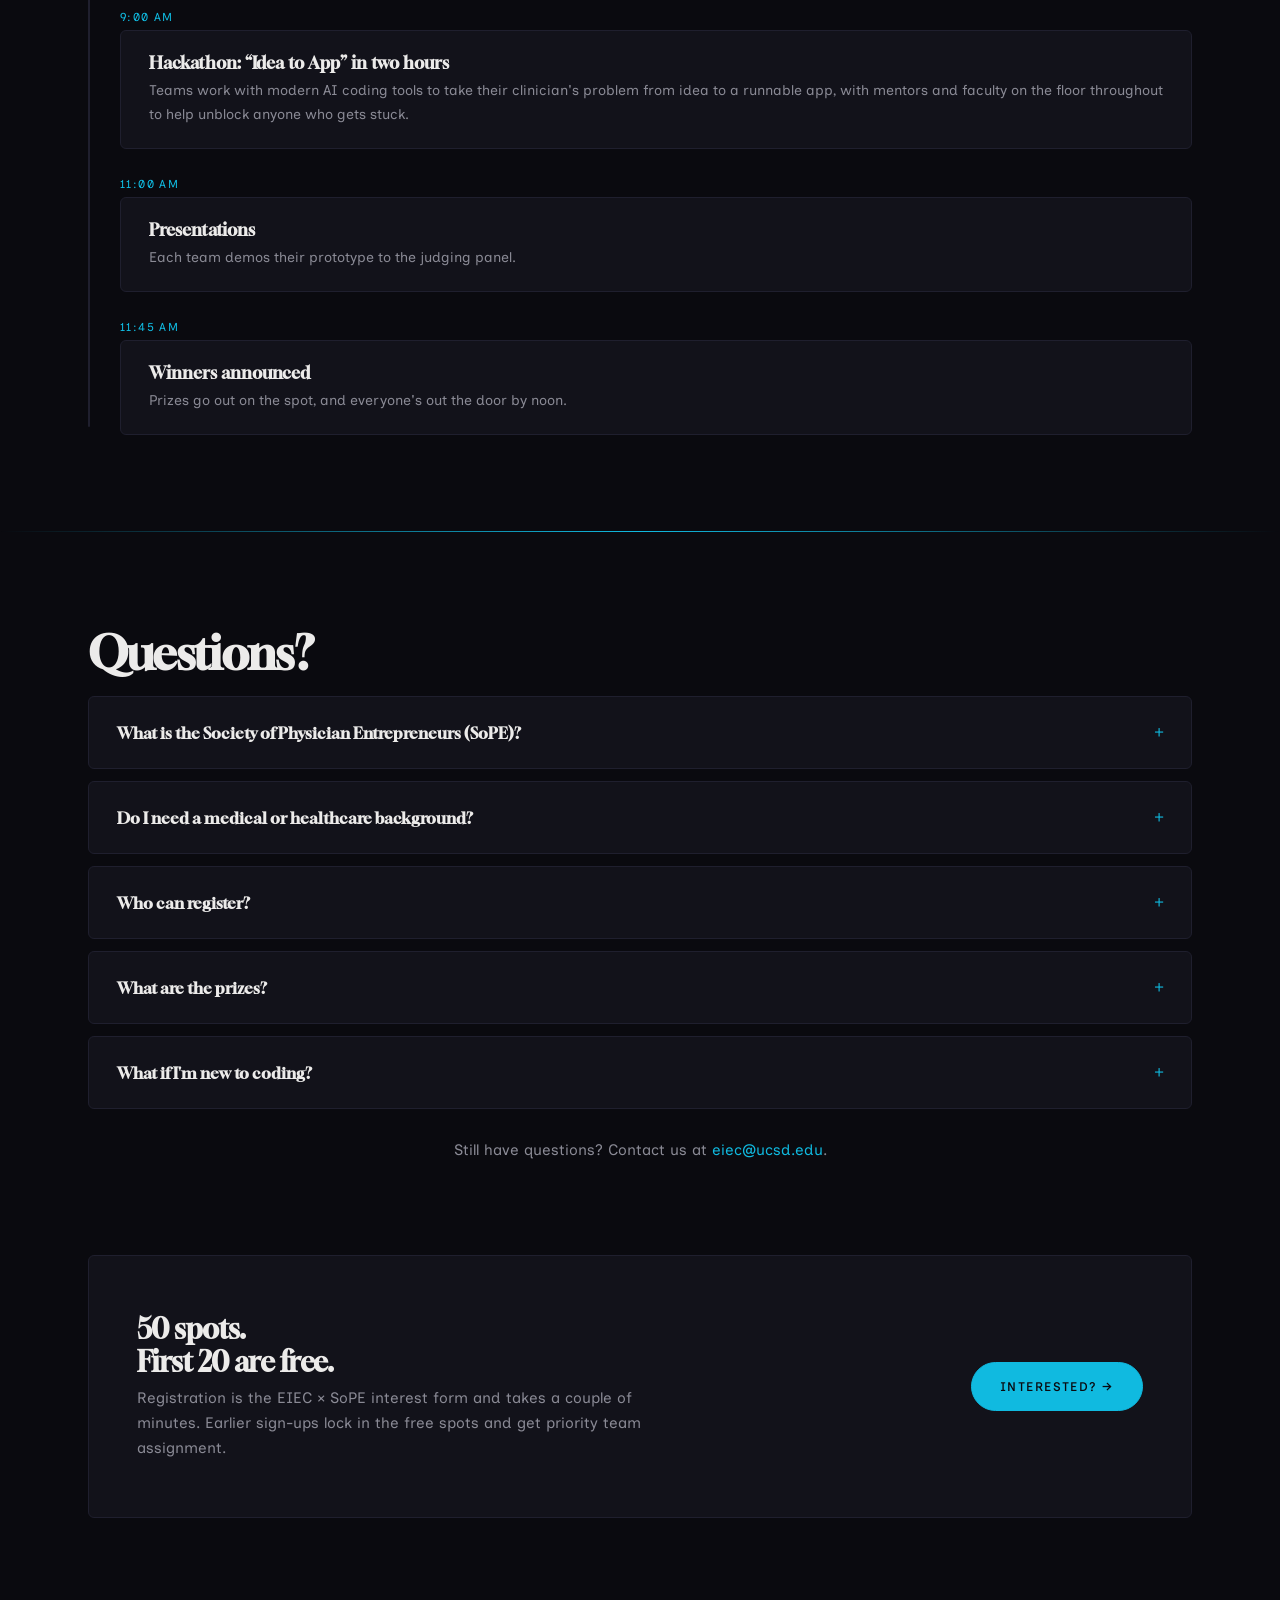
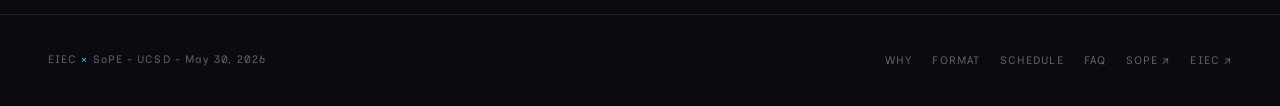
==== commit efc42ab8: "wording changes" ====
--- a/hackathon/index.html
+++ b/hackathon/index.html
@@ -30,7 +30,7 @@
     <a href="#faq">FAQ</a>
     <a href="../index.html" class="nav-link-home">EIEC Home</a>
   </div>
-  <a href="https://docs.google.com/forms/d/1QGaiU10ki5ufS47aFEy7snF__JctijDUYjaYoNR4EHI/viewform" target="_blank" rel="noopener" class="nav-cta">Register →</a>
+  <a href="https://docs.google.com/forms/d/1QGaiU10ki5ufS47aFEy7snF__JctijDUYjaYoNR4EHI/viewform" target="_blank" rel="noopener" class="nav-cta">Interested? →</a>
   <button class="nav-mobile-toggle" onclick="document.querySelector('.nav-links').classList.toggle('open')" aria-label="Menu">
     <span></span><span></span><span></span>
   </button>
@@ -43,7 +43,7 @@
       <h1>Prototype healthcare,<br><em data-text="in one morning.">in one morning.</em></h1>
       <p class="hero-sub">A 4-hour hackathon at UC San Diego with the Society of Physician Entrepreneurs, a biomedical technology entrepreneurship club. Student teams pair with a practicing clinician and use modern AI coding tools to turn real clinical problems into working prototypes before lunch.</p>
       <div class="hero-actions">
-        <a href="https://docs.google.com/forms/d/1QGaiU10ki5ufS47aFEy7snF__JctijDUYjaYoNR4EHI/viewform" target="_blank" rel="noopener" class="btn-primary">Register →</a>
+        <a href="https://docs.google.com/forms/d/1QGaiU10ki5ufS47aFEy7snF__JctijDUYjaYoNR4EHI/viewform" target="_blank" rel="noopener" class="btn-primary">Interested? →</a>
         <a href="#challenge" class="btn-ghost">What is this?</a>
       </div>
     </div>
@@ -94,7 +94,7 @@
     </div>
     <div class="pillar">
       <div class="pillar-num">First 20 spots free</div>
-      <div class="pillar-title">Limited seats. Open to all UCSD students.</div>
+      <div class="pillar-title">Limited seats. Open to all students.</div>
       <p class="pillar-text">There are roughly 50 total spots across about 12 teams, with the first 20 registrants free; additional spots open up as we bring on biotech and hospital sponsors. Food, mentorship, and prizes are included for everyone who participates.</p>
     </div>
   </div>
@@ -201,7 +201,7 @@
     </details>
     <details class="faq-item">
       <summary>Who can register?</summary>
-      <div class="faq-answer">Any current UC San Diego student. </div>
+      <div class="faq-answer">Any college student. </div>
     </details>
     <details class="faq-item">
       <summary>What are the prizes?</summary>
@@ -221,7 +221,7 @@
       <h3>50 spots. <br>First 20 are free.</h3>
       <p>Registration is the EIEC × SoPE interest form and takes a couple of minutes. Earlier sign-ups lock in the free spots and get priority team assignment.</p>
     </div>
-    <a href="https://docs.google.com/forms/d/1QGaiU10ki5ufS47aFEy7snF__JctijDUYjaYoNR4EHI/viewform" target="_blank" rel="noopener" class="btn-primary">Register now →</a>
+    <a href="https://docs.google.com/forms/d/1QGaiU10ki5ufS47aFEy7snF__JctijDUYjaYoNR4EHI/viewform" target="_blank" rel="noopener" class="btn-primary">Interested? →</a>
   </div>
 </section>
 
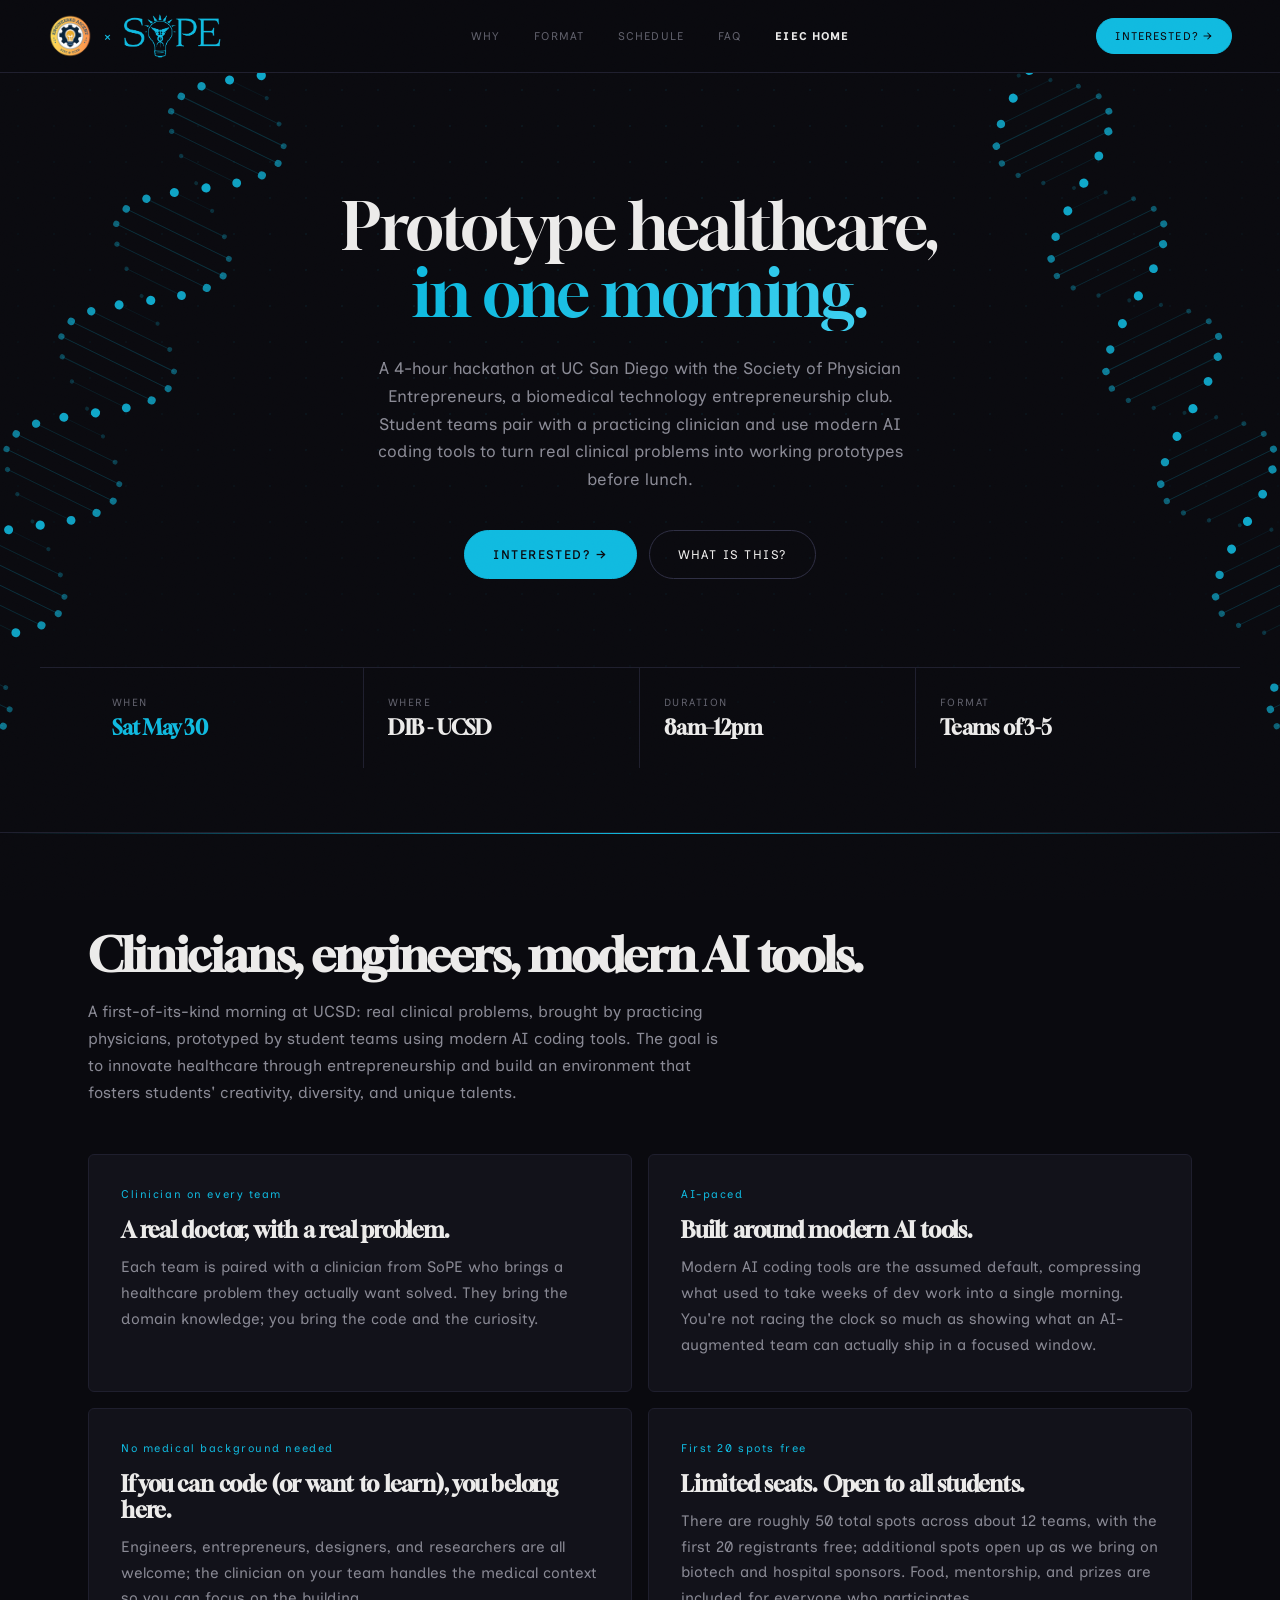
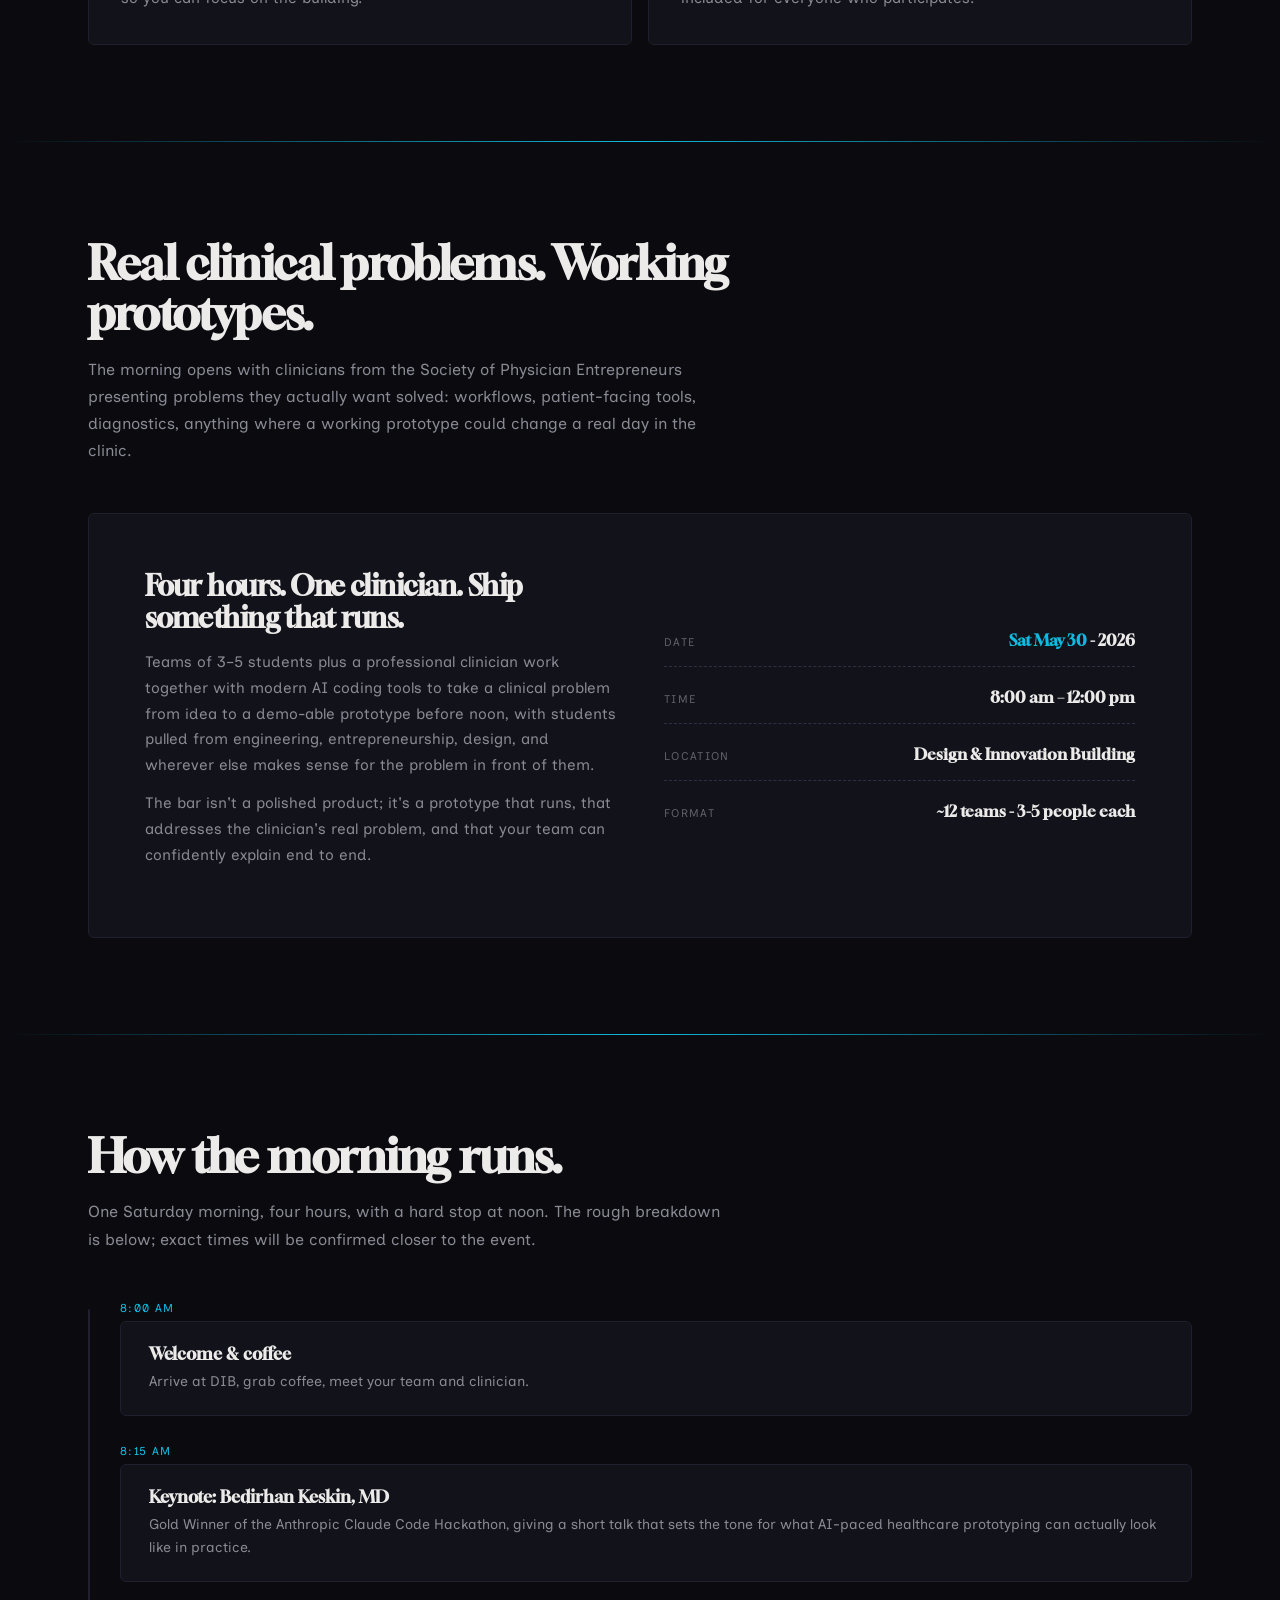
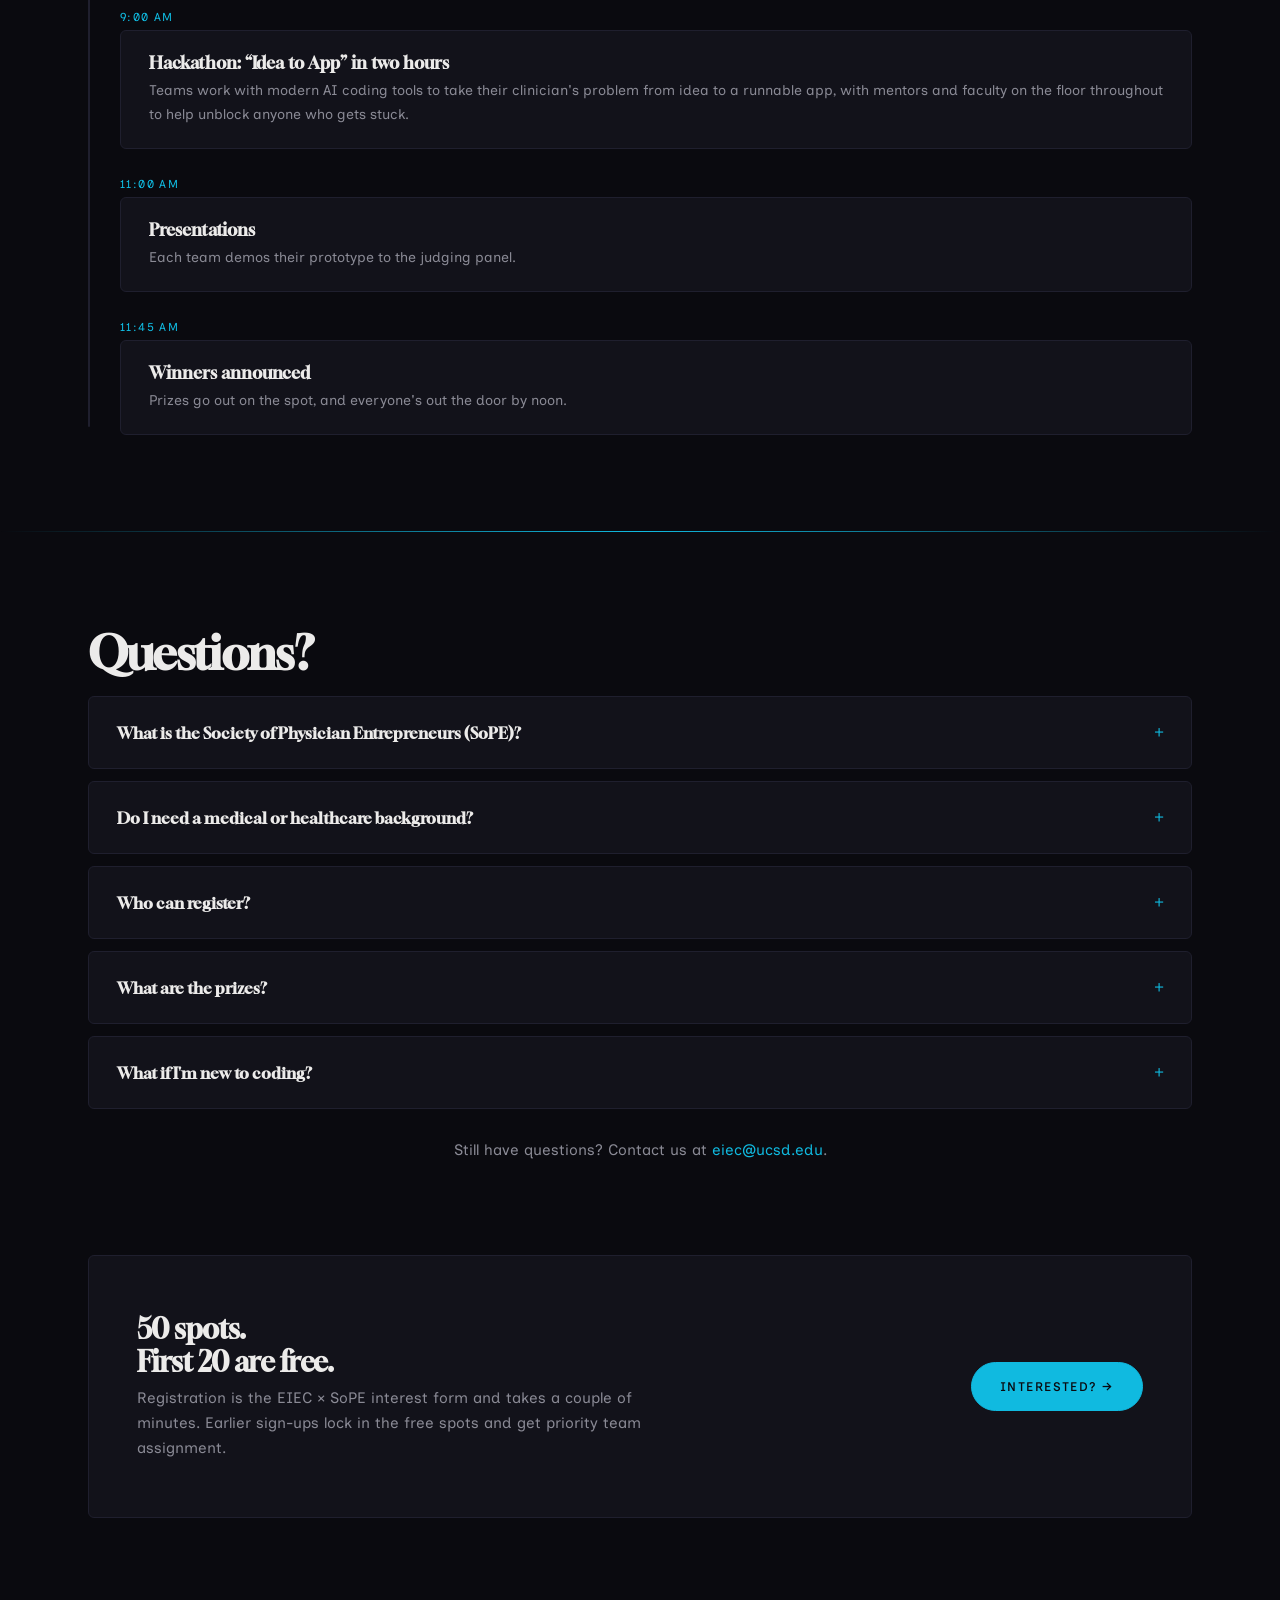
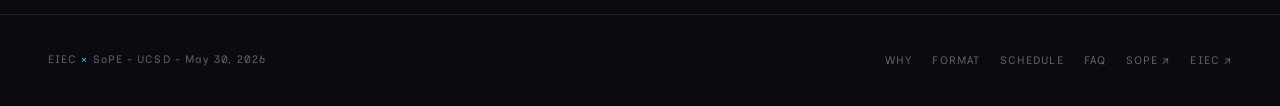
==== commit 9aee60e6: "updates" ====
--- a/hackathon/index.html
+++ b/hackathon/index.html
@@ -198,7 +198,6 @@
       <summary>Do I need a medical or healthcare background?</summary>
       <div class="faq-answer">No. The clinician on your team brings the domain knowledge while you bring the building, so engineers, entrepreneurs, designers, and researchers are all welcome.</div>
     </details>
-    </details>
     <details class="faq-item">
       <summary>Who can register?</summary>
       <div class="faq-answer">Any college student. </div>
